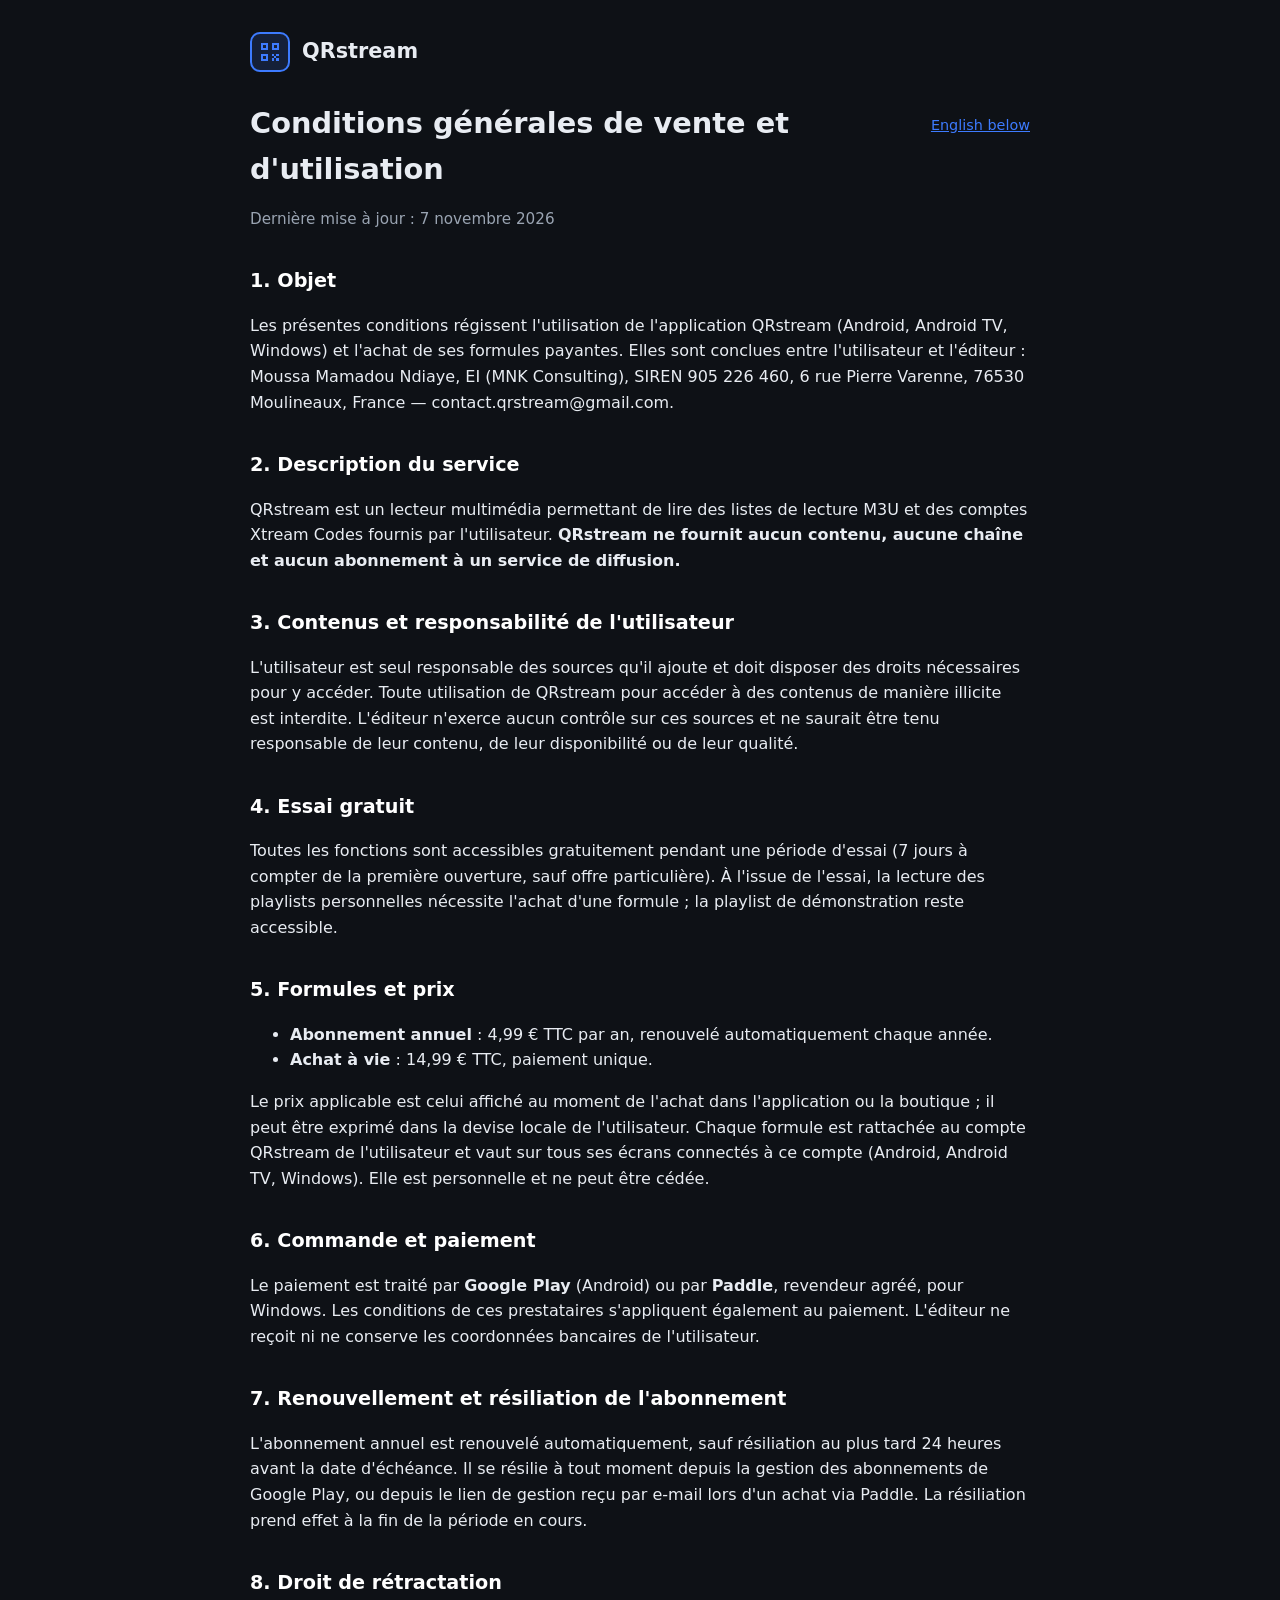
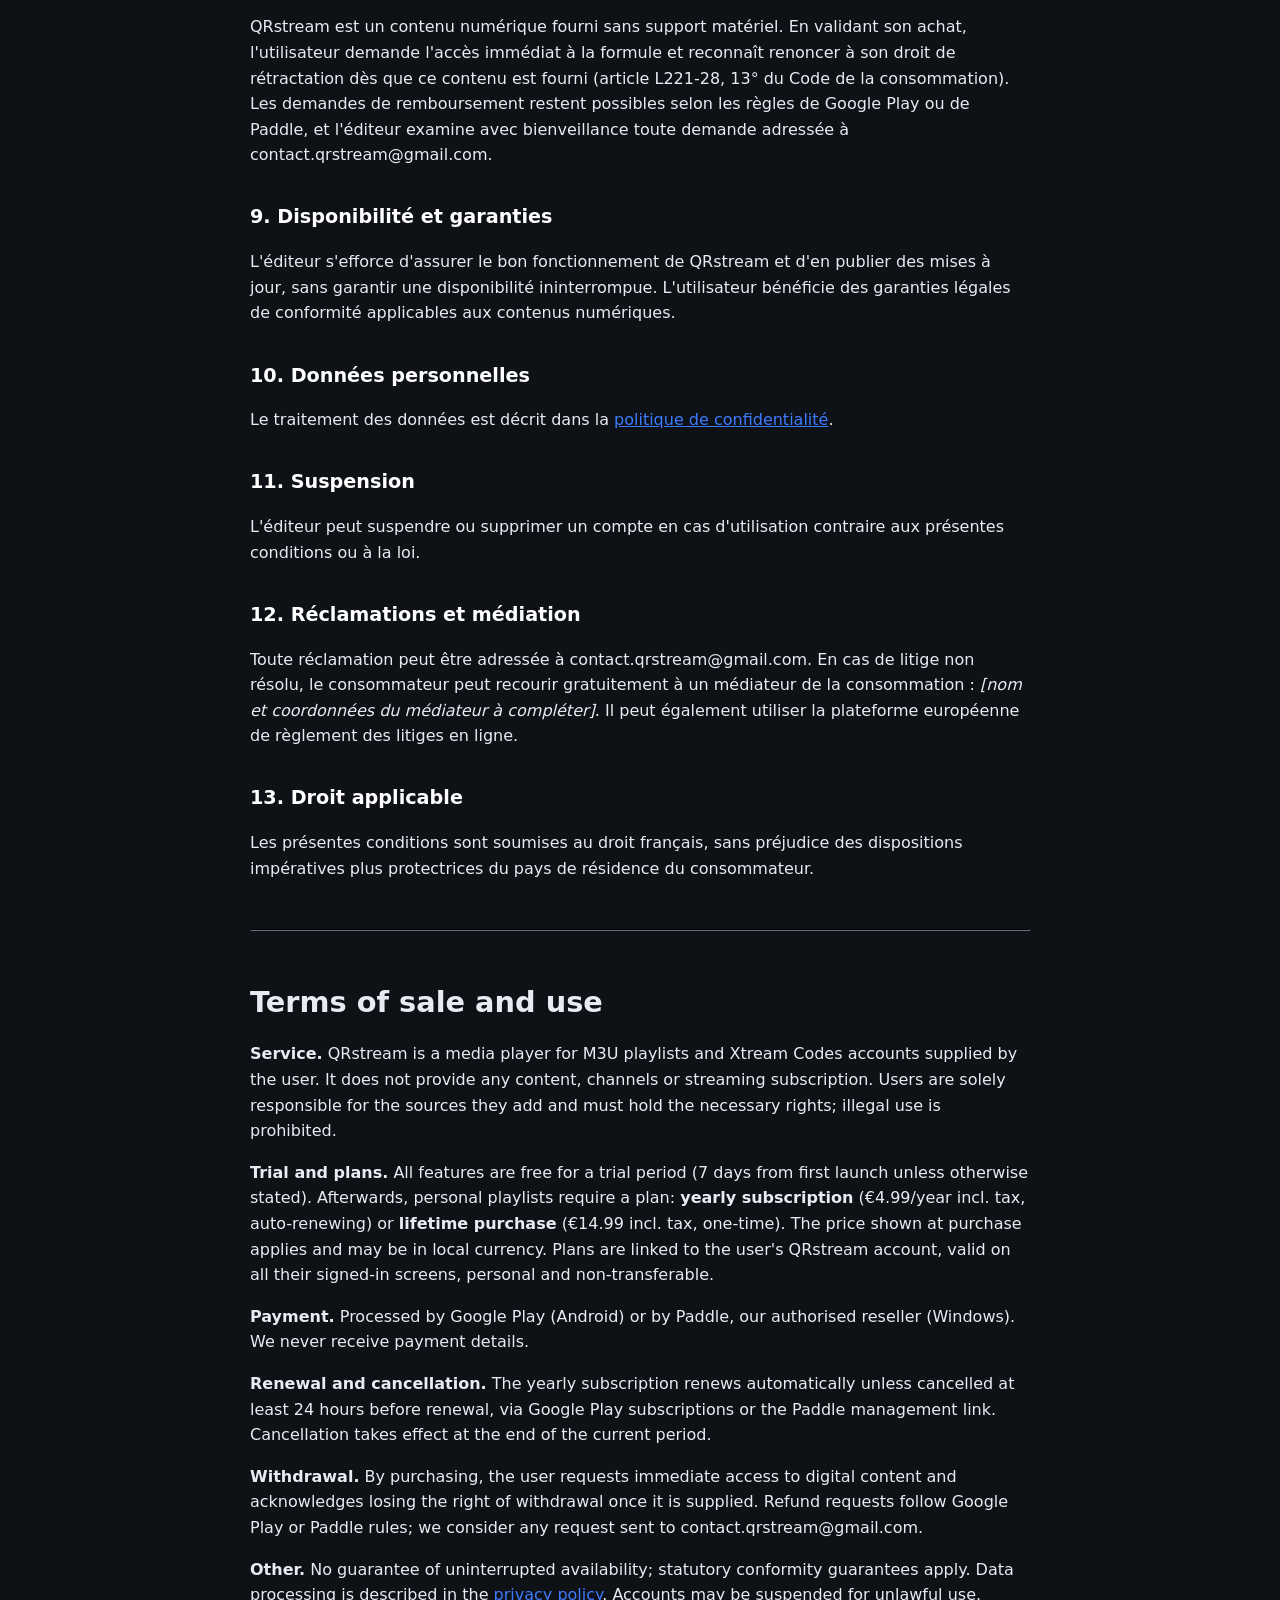
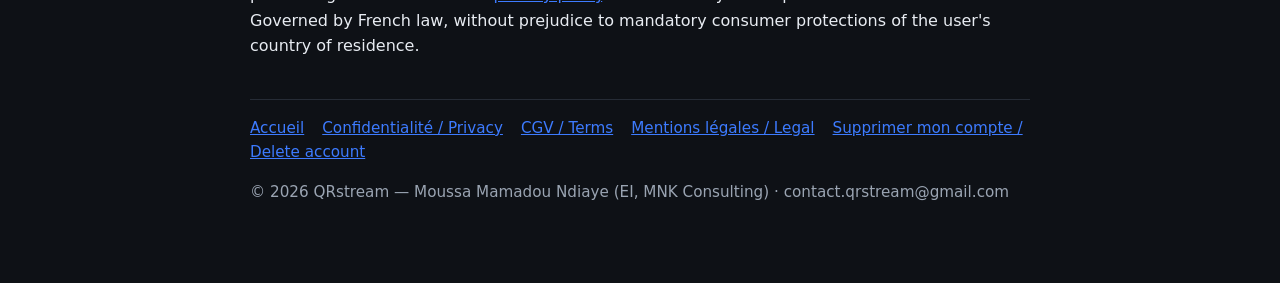
==== cgv.html @ 8f9a1d89 "Add files via upload" ====
<!DOCTYPE html>
<html lang="fr"><head><meta charset="utf-8"><meta name="viewport" content="width=device-width,initial-scale=1">
<title>QRstream — Conditions générales</title><link rel="stylesheet" href="style.css"></head>
<body><div class="wrap"><header><span class="logo"><svg width="24" height="24" viewBox="0 0 24 24" fill="#3D7BFF"><path d="M3 3h7v7H3zm2 2v3h3V5zm9-2h7v7h-7zm2 2v3h3V5zM3 14h7v7H3zm2 2v3h3v-3zm9-2h2v2h-2zm2 2h2v2h-2zm2-2h3v2h-3zm-4 4h2v3h-2zm4 0h3v3h-3z"/></svg></span><a href="index.html">QRstream</a></header>
<p class="lang"><a href="#english">English below</a></p>
<h1>Conditions générales de vente et d'utilisation</h1>
<p class="muted">Dernière mise à jour : 7 novembre 2026</p>
<h2>1. Objet</h2>
<p>Les présentes conditions régissent l'utilisation de l'application QRstream (Android, Android TV, Windows) et l'achat de ses formules payantes. Elles sont conclues entre l'utilisateur et l'éditeur : Moussa Mamadou Ndiaye, EI (MNK Consulting), SIREN 905 226 460, 6 rue Pierre Varenne, 76530 Moulineaux, France — contact.qrstream@gmail.com.</p>
<h2>2. Description du service</h2>
<p>QRstream est un lecteur multimédia permettant de lire des listes de lecture M3U et des comptes Xtream Codes fournis par l'utilisateur. <strong>QRstream ne fournit aucun contenu, aucune chaîne et aucun abonnement à un service de diffusion.</strong></p>
<h2>3. Contenus et responsabilité de l'utilisateur</h2>
<p>L'utilisateur est seul responsable des sources qu'il ajoute et doit disposer des droits nécessaires pour y accéder. Toute utilisation de QRstream pour accéder à des contenus de manière illicite est interdite. L'éditeur n'exerce aucun contrôle sur ces sources et ne saurait être tenu responsable de leur contenu, de leur disponibilité ou de leur qualité.</p>
<h2>4. Essai gratuit</h2>
<p>Toutes les fonctions sont accessibles gratuitement pendant une période d'essai (7 jours à compter de la première ouverture, sauf offre particulière). À l'issue de l'essai, la lecture des playlists personnelles nécessite l'achat d'une formule ; la playlist de démonstration reste accessible.</p>
<h2>5. Formules et prix</h2>
<ul>
<li><strong>Abonnement annuel</strong> : 4,99 € TTC par an, renouvelé automatiquement chaque année.</li>
<li><strong>Achat à vie</strong> : 14,99 € TTC, paiement unique.</li>
</ul>
<p>Le prix applicable est celui affiché au moment de l'achat dans l'application ou la boutique ; il peut être exprimé dans la devise locale de l'utilisateur. Chaque formule est rattachée au compte QRstream de l'utilisateur et vaut sur tous ses écrans connectés à ce compte (Android, Android TV, Windows). Elle est personnelle et ne peut être cédée.</p>
<h2>6. Commande et paiement</h2>
<p>Le paiement est traité par <strong>Google Play</strong> (Android) ou par <strong>Paddle</strong>, revendeur agréé, pour Windows. Les conditions de ces prestataires s'appliquent également au paiement. L'éditeur ne reçoit ni ne conserve les coordonnées bancaires de l'utilisateur.</p>
<h2>7. Renouvellement et résiliation de l'abonnement</h2>
<p>L'abonnement annuel est renouvelé automatiquement, sauf résiliation au plus tard 24 heures avant la date d'échéance. Il se résilie à tout moment depuis la gestion des abonnements de Google Play, ou depuis le lien de gestion reçu par e-mail lors d'un achat via Paddle. La résiliation prend effet à la fin de la période en cours.</p>
<h2>8. Droit de rétractation</h2>
<p>QRstream est un contenu numérique fourni sans support matériel. En validant son achat, l'utilisateur demande l'accès immédiat à la formule et reconnaît renoncer à son droit de rétractation dès que ce contenu est fourni (article L221-28, 13° du Code de la consommation). Les demandes de remboursement restent possibles selon les règles de Google Play ou de Paddle, et l'éditeur examine avec bienveillance toute demande adressée à contact.qrstream@gmail.com.</p>
<h2>9. Disponibilité et garanties</h2>
<p>L'éditeur s'efforce d'assurer le bon fonctionnement de QRstream et d'en publier des mises à jour, sans garantir une disponibilité ininterrompue. L'utilisateur bénéficie des garanties légales de conformité applicables aux contenus numériques.</p>
<h2>10. Données personnelles</h2>
<p>Le traitement des données est décrit dans la <a href="confidentialite.html">politique de confidentialité</a>.</p>
<h2>11. Suspension</h2>
<p>L'éditeur peut suspendre ou supprimer un compte en cas d'utilisation contraire aux présentes conditions ou à la loi.</p>
<h2>12. Réclamations et médiation</h2>
<p>Toute réclamation peut être adressée à contact.qrstream@gmail.com. En cas de litige non résolu, le consommateur peut recourir gratuitement à un médiateur de la consommation : <em>[nom et coordonnées du médiateur à compléter]</em>. Il peut également utiliser la plateforme européenne de règlement des litiges en ligne.</p>
<h2>13. Droit applicable</h2>
<p>Les présentes conditions sont soumises au droit français, sans préjudice des dispositions impératives plus protectrices du pays de résidence du consommateur.</p>
<hr id="english" style="margin:48px 0;border-color:#262c36">
<h1>Terms of sale and use</h1>
<p><strong>Service.</strong> QRstream is a media player for M3U playlists and Xtream Codes accounts supplied by the user. It does not provide any content, channels or streaming subscription. Users are solely responsible for the sources they add and must hold the necessary rights; illegal use is prohibited.</p>
<p><strong>Trial and plans.</strong> All features are free for a trial period (7 days from first launch unless otherwise stated). Afterwards, personal playlists require a plan: <strong>yearly subscription</strong> (€4.99/year incl. tax, auto-renewing) or <strong>lifetime purchase</strong> (€14.99 incl. tax, one-time). The price shown at purchase applies and may be in local currency. Plans are linked to the user's QRstream account, valid on all their signed-in screens, personal and non-transferable.</p>
<p><strong>Payment.</strong> Processed by Google Play (Android) or by Paddle, our authorised reseller (Windows). We never receive payment details.</p>
<p><strong>Renewal and cancellation.</strong> The yearly subscription renews automatically unless cancelled at least 24 hours before renewal, via Google Play subscriptions or the Paddle management link. Cancellation takes effect at the end of the current period.</p>
<p><strong>Withdrawal.</strong> By purchasing, the user requests immediate access to digital content and acknowledges losing the right of withdrawal once it is supplied. Refund requests follow Google Play or Paddle rules; we consider any request sent to contact.qrstream@gmail.com.</p>
<p><strong>Other.</strong> No guarantee of uninterrupted availability; statutory conformity guarantees apply. Data processing is described in the <a href="confidentialite.html">privacy policy</a>. Accounts may be suspended for unlawful use. Governed by French law, without prejudice to mandatory consumer protections of the user's country of residence.</p>
<nav><a href="index.html">Accueil</a><a href="confidentialite.html">Confidentialité / Privacy</a><a href="cgv.html">CGV / Terms</a><a href="mentions-legales.html">Mentions légales / Legal</a><a href="suppression-compte.html">Supprimer mon compte / Delete account</a></nav>
<p class="muted">© 2026 QRstream — Moussa Mamadou Ndiaye (EI, MNK Consulting) · contact.qrstream@gmail.com</p></div></body></html>
---- style.css ----
:root{--brand:#3D7BFF;--bg:#0E1116;--card:#171B22;--text:#E8ECF2;--muted:#9AA4B2}
*{box-sizing:border-box}
body{margin:0;font-family:system-ui,-apple-system,"Segoe UI",Roboto,sans-serif;background:var(--bg);color:var(--text);line-height:1.6}
.wrap{max-width:820px;margin:0 auto;padding:32px 20px 64px}
header{display:flex;align-items:center;gap:12px;margin-bottom:28px}
header a{color:var(--text);text-decoration:none;font-weight:700;font-size:1.3rem}
.logo{width:40px;height:40px;border:2px solid var(--brand);border-radius:10px;background:rgba(61,123,255,.15);display:grid;place-items:center}
h1{font-size:1.8rem;margin:.2em 0 .4em}
h2{font-size:1.2rem;margin-top:1.8em;color:#fff}
p,li{color:var(--text)}
.muted{color:var(--muted);font-size:.95rem}
a{color:var(--brand)}
.card{background:var(--card);border-radius:16px;padding:20px 22px;margin:18px 0}
nav{margin-top:40px;padding-top:16px;border-top:1px solid #262c36;font-size:.95rem}
nav a{margin-right:18px}
.lang{float:right;font-size:.9rem}
table{border-collapse:collapse;width:100%;font-size:.95rem}
td,th{border-bottom:1px solid #262c36;padding:8px 6px;text-align:left;vertical-align:top}
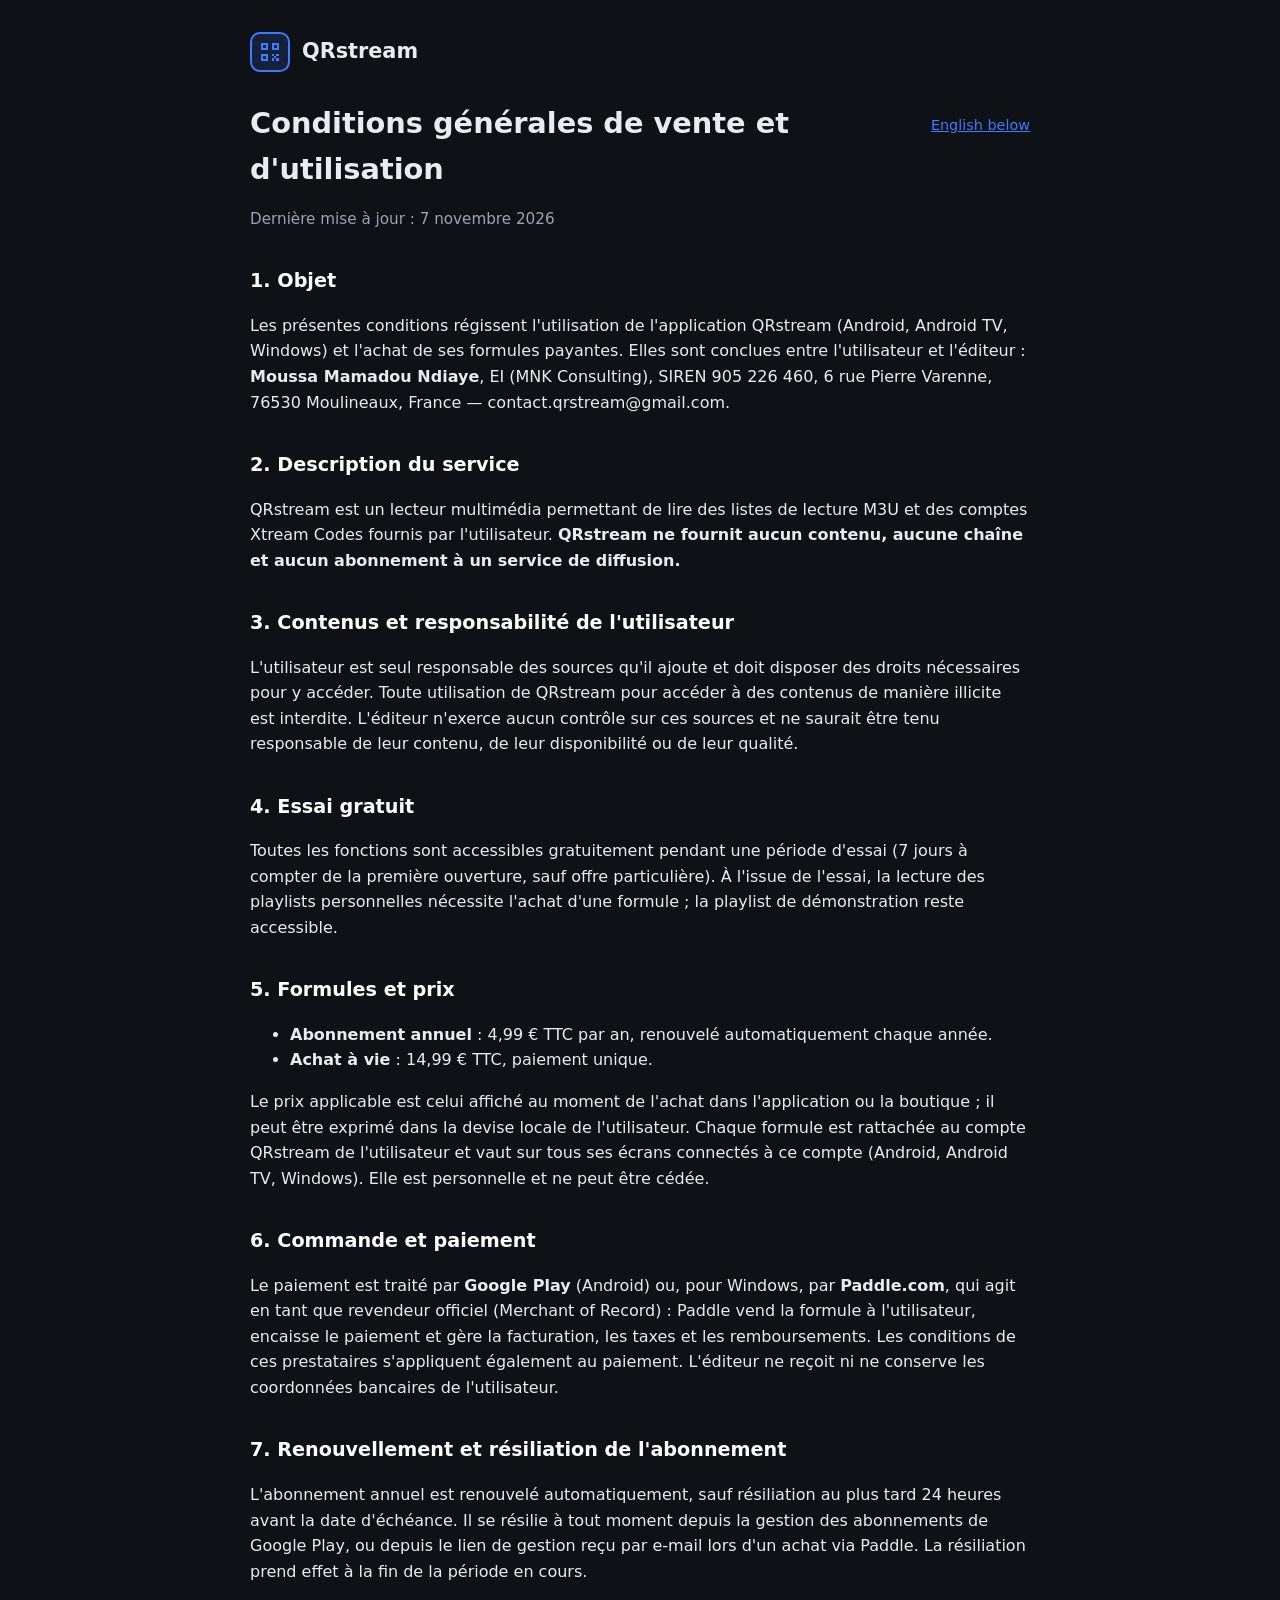
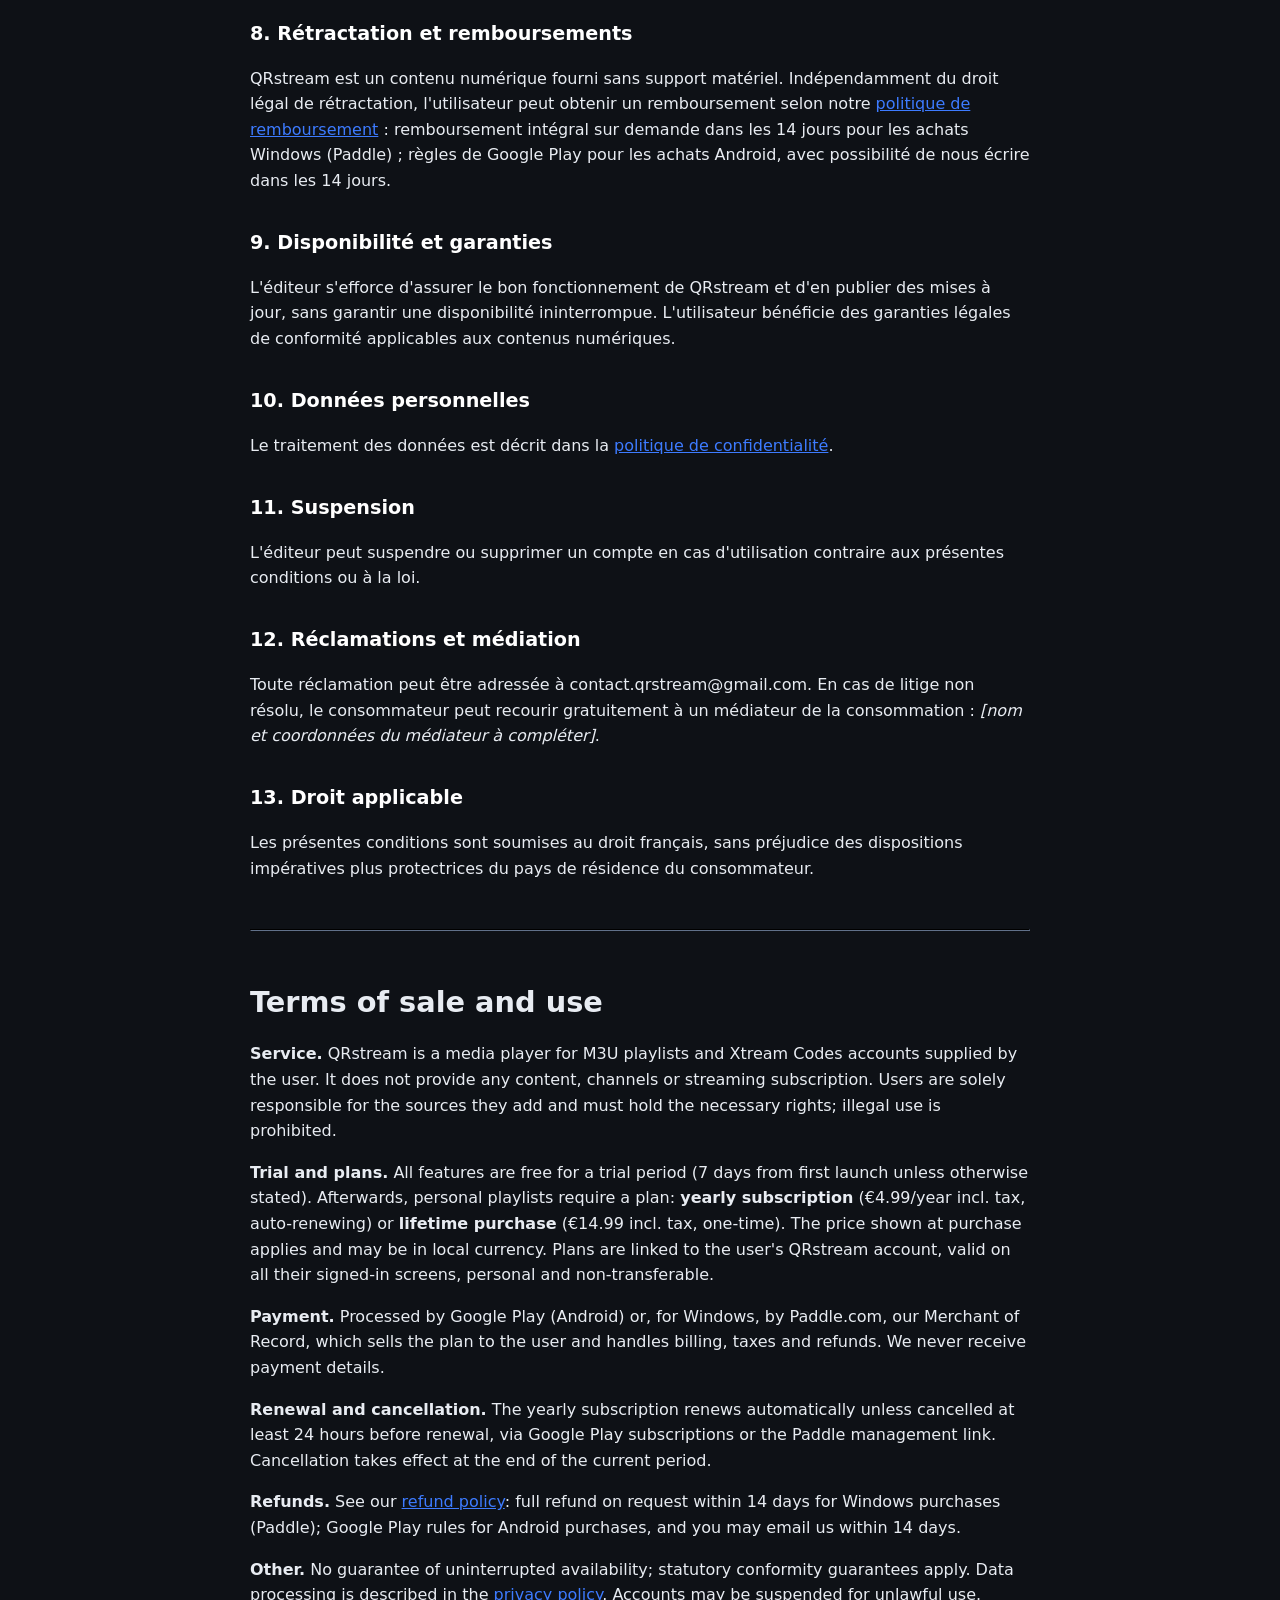
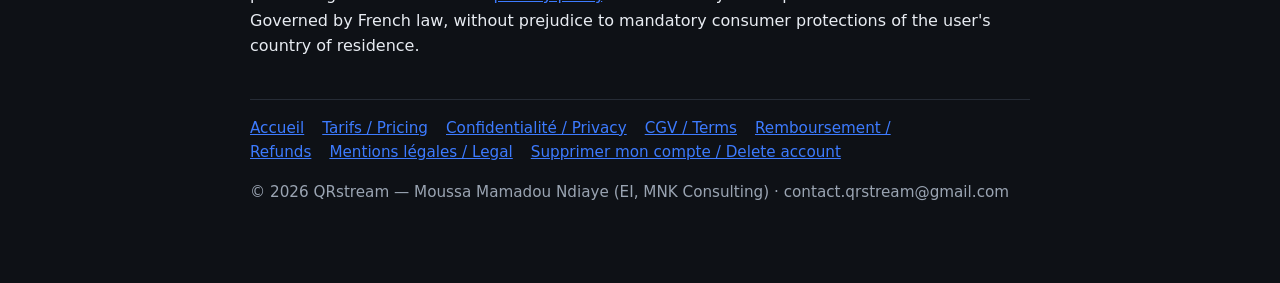
==== commit 549f62e3: "Add files via upload" ====
--- a/cgv.html
+++ b/cgv.html
@@ -6,7 +6,7 @@
 <h1>Conditions générales de vente et d'utilisation</h1>
 <p class="muted">Dernière mise à jour : 7 novembre 2026</p>
 <h2>1. Objet</h2>
-<p>Les présentes conditions régissent l'utilisation de l'application QRstream (Android, Android TV, Windows) et l'achat de ses formules payantes. Elles sont conclues entre l'utilisateur et l'éditeur : Moussa Mamadou Ndiaye, EI (MNK Consulting), SIREN 905 226 460, 6 rue Pierre Varenne, 76530 Moulineaux, France — contact.qrstream@gmail.com.</p>
+<p>Les présentes conditions régissent l'utilisation de l'application QRstream (Android, Android TV, Windows) et l'achat de ses formules payantes. Elles sont conclues entre l'utilisateur et l'éditeur : <strong>Moussa Mamadou Ndiaye</strong>, EI (MNK Consulting), SIREN 905 226 460, 6 rue Pierre Varenne, 76530 Moulineaux, France — contact.qrstream@gmail.com.</p>
 <h2>2. Description du service</h2>
 <p>QRstream est un lecteur multimédia permettant de lire des listes de lecture M3U et des comptes Xtream Codes fournis par l'utilisateur. <strong>QRstream ne fournit aucun contenu, aucune chaîne et aucun abonnement à un service de diffusion.</strong></p>
 <h2>3. Contenus et responsabilité de l'utilisateur</h2>
@@ -20,11 +20,11 @@
 </ul>
 <p>Le prix applicable est celui affiché au moment de l'achat dans l'application ou la boutique ; il peut être exprimé dans la devise locale de l'utilisateur. Chaque formule est rattachée au compte QRstream de l'utilisateur et vaut sur tous ses écrans connectés à ce compte (Android, Android TV, Windows). Elle est personnelle et ne peut être cédée.</p>
 <h2>6. Commande et paiement</h2>
-<p>Le paiement est traité par <strong>Google Play</strong> (Android) ou par <strong>Paddle</strong>, revendeur agréé, pour Windows. Les conditions de ces prestataires s'appliquent également au paiement. L'éditeur ne reçoit ni ne conserve les coordonnées bancaires de l'utilisateur.</p>
+<p>Le paiement est traité par <strong>Google Play</strong> (Android) ou, pour Windows, par <strong>Paddle.com</strong>, qui agit en tant que revendeur officiel (Merchant of Record) : Paddle vend la formule à l'utilisateur, encaisse le paiement et gère la facturation, les taxes et les remboursements. Les conditions de ces prestataires s'appliquent également au paiement. L'éditeur ne reçoit ni ne conserve les coordonnées bancaires de l'utilisateur.</p>
 <h2>7. Renouvellement et résiliation de l'abonnement</h2>
 <p>L'abonnement annuel est renouvelé automatiquement, sauf résiliation au plus tard 24 heures avant la date d'échéance. Il se résilie à tout moment depuis la gestion des abonnements de Google Play, ou depuis le lien de gestion reçu par e-mail lors d'un achat via Paddle. La résiliation prend effet à la fin de la période en cours.</p>
-<h2>8. Droit de rétractation</h2>
-<p>QRstream est un contenu numérique fourni sans support matériel. En validant son achat, l'utilisateur demande l'accès immédiat à la formule et reconnaît renoncer à son droit de rétractation dès que ce contenu est fourni (article L221-28, 13° du Code de la consommation). Les demandes de remboursement restent possibles selon les règles de Google Play ou de Paddle, et l'éditeur examine avec bienveillance toute demande adressée à contact.qrstream@gmail.com.</p>
+<h2>8. Rétractation et remboursements</h2>
+<p>QRstream est un contenu numérique fourni sans support matériel. Indépendamment du droit légal de rétractation, l'utilisateur peut obtenir un remboursement selon notre <a href="remboursement.html">politique de remboursement</a> : remboursement intégral sur demande dans les 14 jours pour les achats Windows (Paddle) ; règles de Google Play pour les achats Android, avec possibilité de nous écrire dans les 14 jours.</p>
 <h2>9. Disponibilité et garanties</h2>
 <p>L'éditeur s'efforce d'assurer le bon fonctionnement de QRstream et d'en publier des mises à jour, sans garantir une disponibilité ininterrompue. L'utilisateur bénéficie des garanties légales de conformité applicables aux contenus numériques.</p>
 <h2>10. Données personnelles</h2>
@@ -32,16 +32,16 @@
 <h2>11. Suspension</h2>
 <p>L'éditeur peut suspendre ou supprimer un compte en cas d'utilisation contraire aux présentes conditions ou à la loi.</p>
 <h2>12. Réclamations et médiation</h2>
-<p>Toute réclamation peut être adressée à contact.qrstream@gmail.com. En cas de litige non résolu, le consommateur peut recourir gratuitement à un médiateur de la consommation : <em>[nom et coordonnées du médiateur à compléter]</em>. Il peut également utiliser la plateforme européenne de règlement des litiges en ligne.</p>
+<p>Toute réclamation peut être adressée à contact.qrstream@gmail.com. En cas de litige non résolu, le consommateur peut recourir gratuitement à un médiateur de la consommation : <em>[nom et coordonnées du médiateur à compléter]</em>.</p>
 <h2>13. Droit applicable</h2>
 <p>Les présentes conditions sont soumises au droit français, sans préjudice des dispositions impératives plus protectrices du pays de résidence du consommateur.</p>
 <hr id="english" style="margin:48px 0;border-color:#262c36">
 <h1>Terms of sale and use</h1>
 <p><strong>Service.</strong> QRstream is a media player for M3U playlists and Xtream Codes accounts supplied by the user. It does not provide any content, channels or streaming subscription. Users are solely responsible for the sources they add and must hold the necessary rights; illegal use is prohibited.</p>
 <p><strong>Trial and plans.</strong> All features are free for a trial period (7 days from first launch unless otherwise stated). Afterwards, personal playlists require a plan: <strong>yearly subscription</strong> (€4.99/year incl. tax, auto-renewing) or <strong>lifetime purchase</strong> (€14.99 incl. tax, one-time). The price shown at purchase applies and may be in local currency. Plans are linked to the user's QRstream account, valid on all their signed-in screens, personal and non-transferable.</p>
-<p><strong>Payment.</strong> Processed by Google Play (Android) or by Paddle, our authorised reseller (Windows). We never receive payment details.</p>
+<p><strong>Payment.</strong> Processed by Google Play (Android) or, for Windows, by Paddle.com, our Merchant of Record, which sells the plan to the user and handles billing, taxes and refunds. We never receive payment details.</p>
 <p><strong>Renewal and cancellation.</strong> The yearly subscription renews automatically unless cancelled at least 24 hours before renewal, via Google Play subscriptions or the Paddle management link. Cancellation takes effect at the end of the current period.</p>
-<p><strong>Withdrawal.</strong> By purchasing, the user requests immediate access to digital content and acknowledges losing the right of withdrawal once it is supplied. Refund requests follow Google Play or Paddle rules; we consider any request sent to contact.qrstream@gmail.com.</p>
+<p><strong>Refunds.</strong> See our <a href="remboursement.html">refund policy</a>: full refund on request within 14 days for Windows purchases (Paddle); Google Play rules for Android purchases, and you may email us within 14 days.</p>
 <p><strong>Other.</strong> No guarantee of uninterrupted availability; statutory conformity guarantees apply. Data processing is described in the <a href="confidentialite.html">privacy policy</a>. Accounts may be suspended for unlawful use. Governed by French law, without prejudice to mandatory consumer protections of the user's country of residence.</p>
-<nav><a href="index.html">Accueil</a><a href="confidentialite.html">Confidentialité / Privacy</a><a href="cgv.html">CGV / Terms</a><a href="mentions-legales.html">Mentions légales / Legal</a><a href="suppression-compte.html">Supprimer mon compte / Delete account</a></nav>
+<nav><a href="index.html">Accueil</a><a href="tarifs.html">Tarifs / Pricing</a><a href="confidentialite.html">Confidentialité / Privacy</a><a href="cgv.html">CGV / Terms</a><a href="remboursement.html">Remboursement / Refunds</a><a href="mentions-legales.html">Mentions légales / Legal</a><a href="suppression-compte.html">Supprimer mon compte / Delete account</a></nav>
 <p class="muted">© 2026 QRstream — Moussa Mamadou Ndiaye (EI, MNK Consulting) · contact.qrstream@gmail.com</p></div></body></html>
